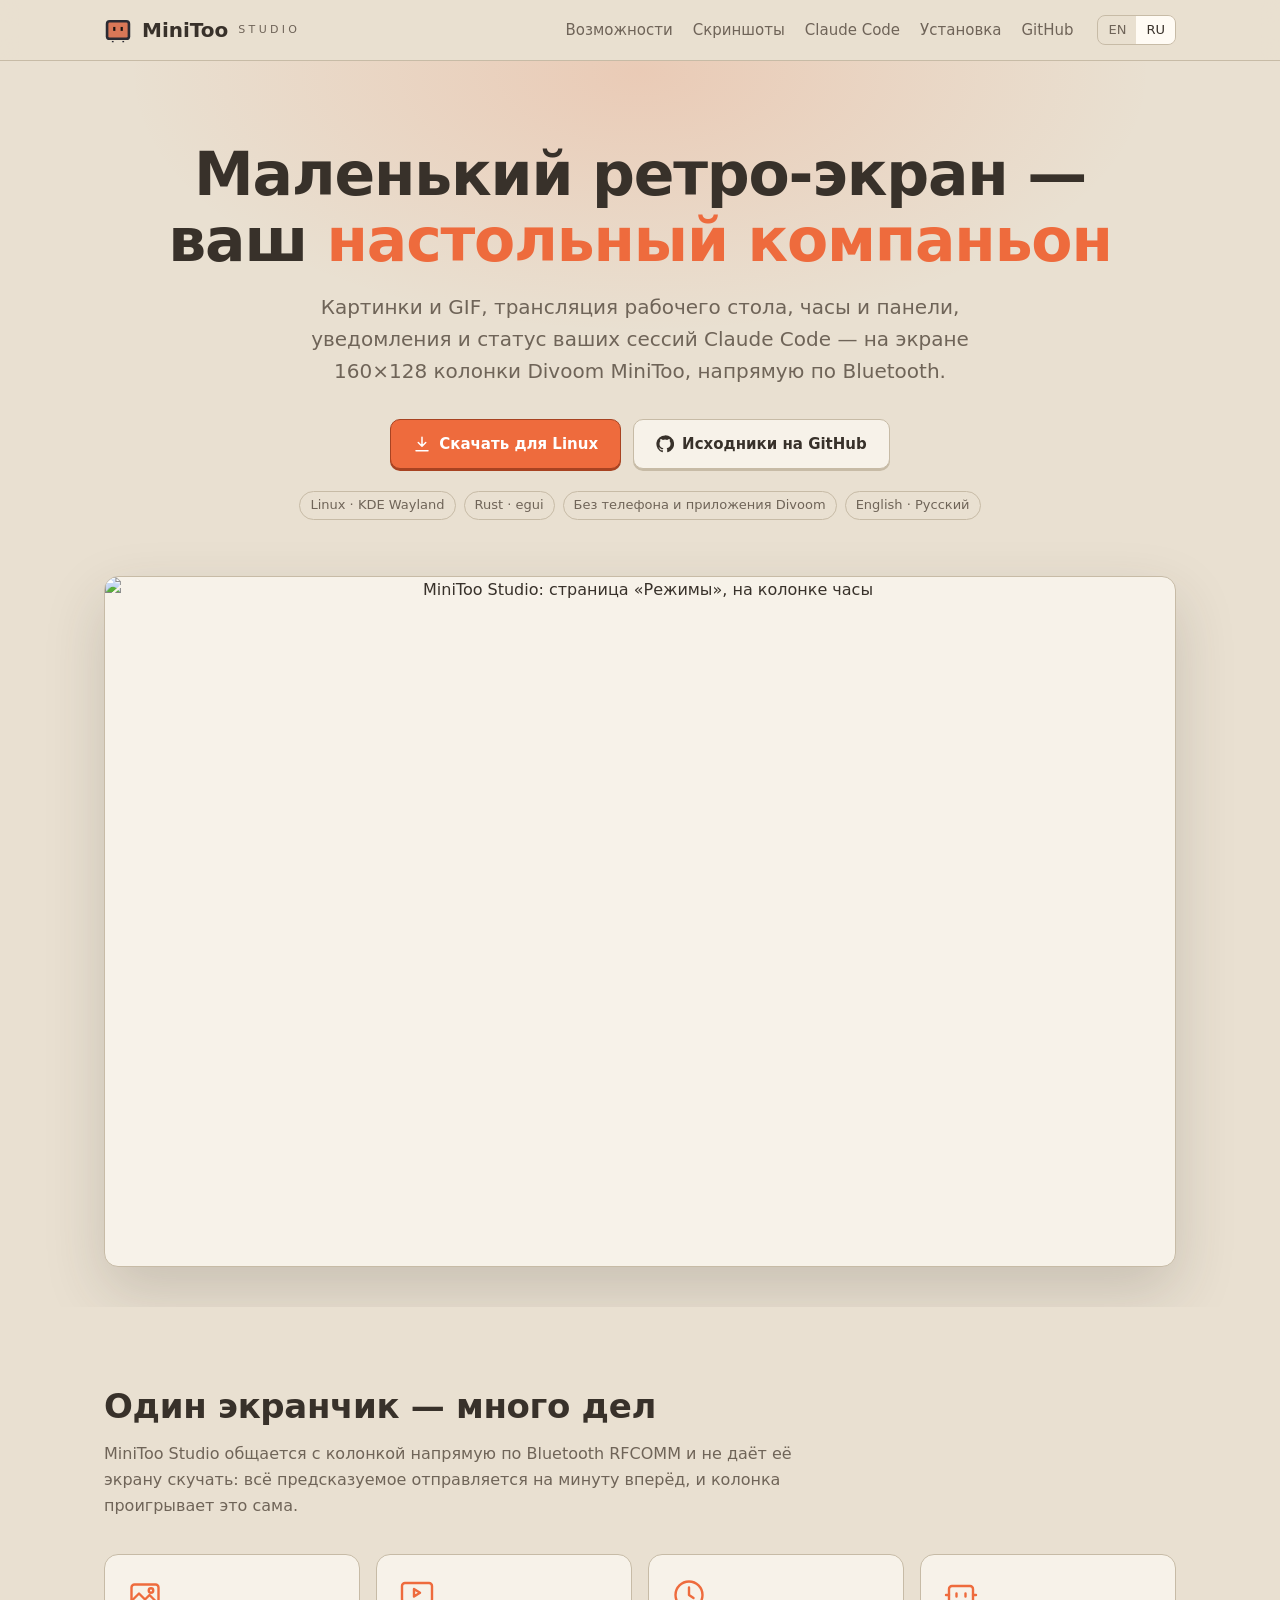
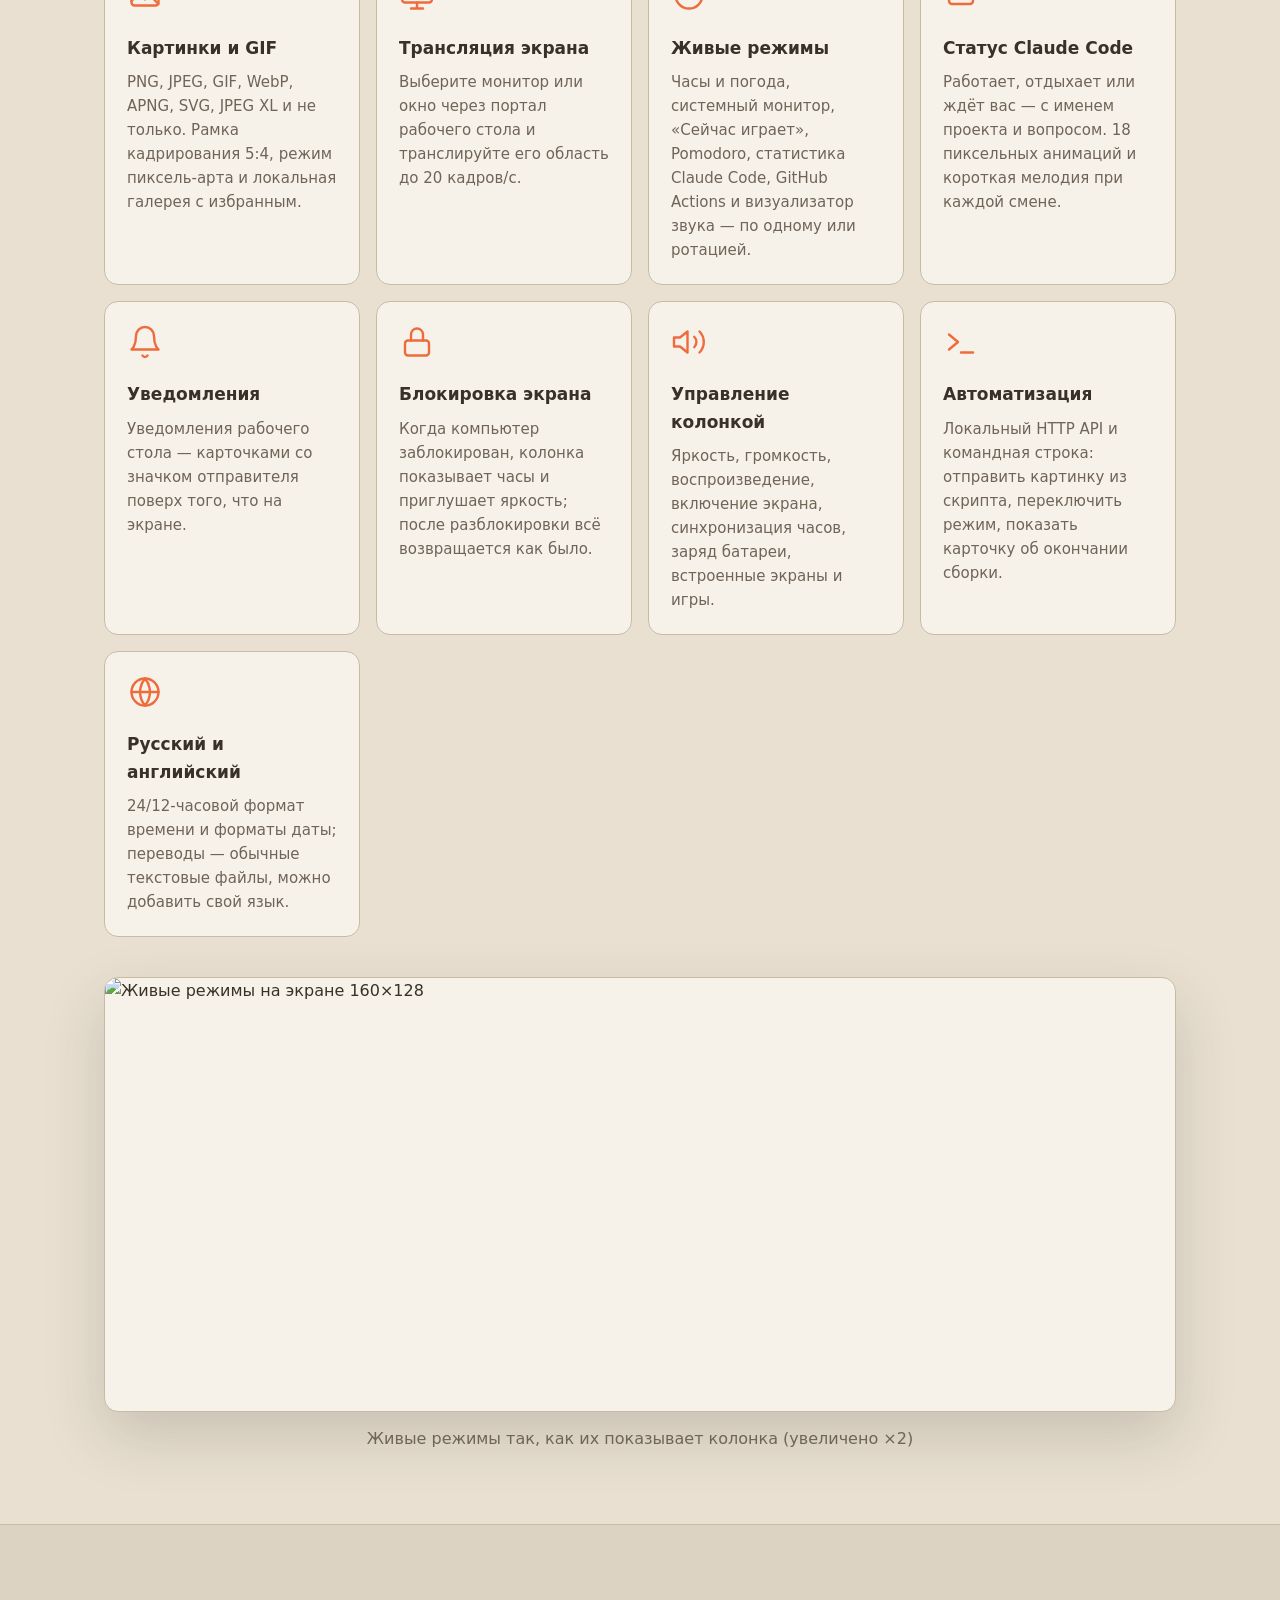
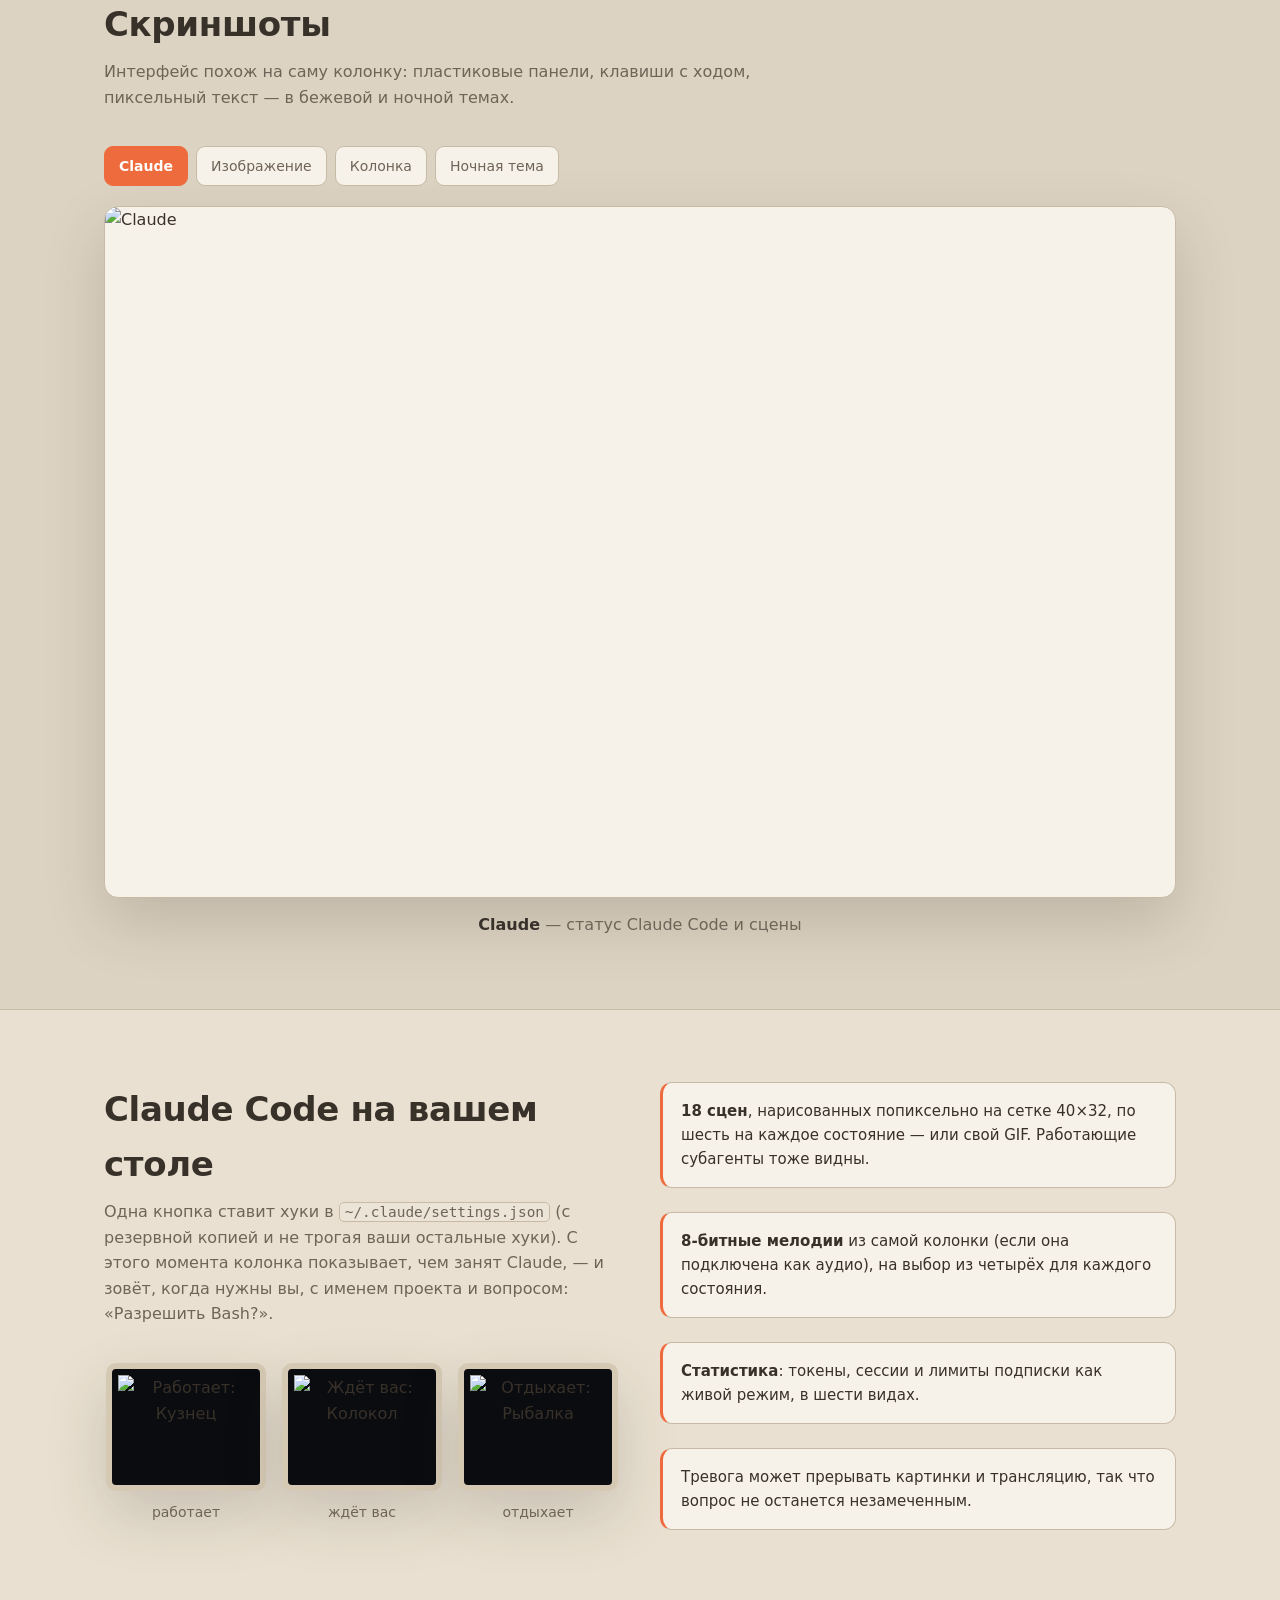
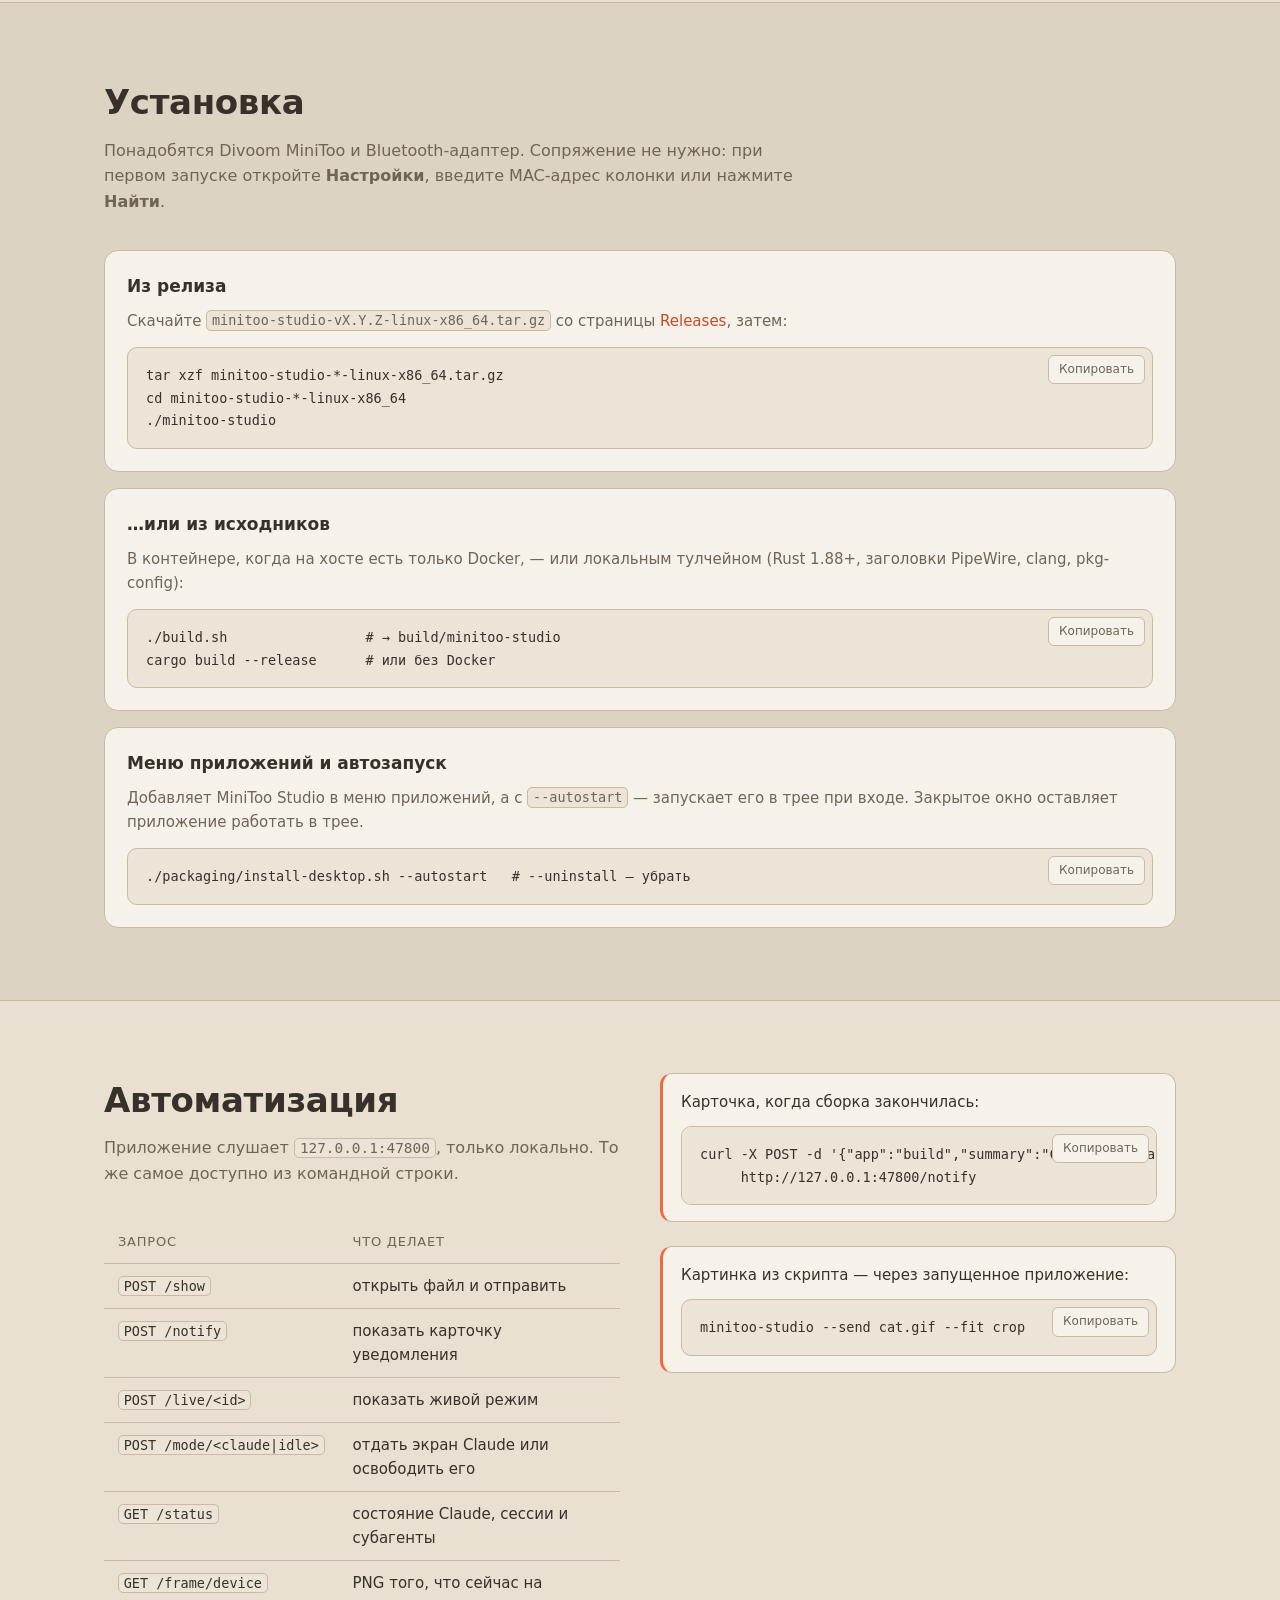
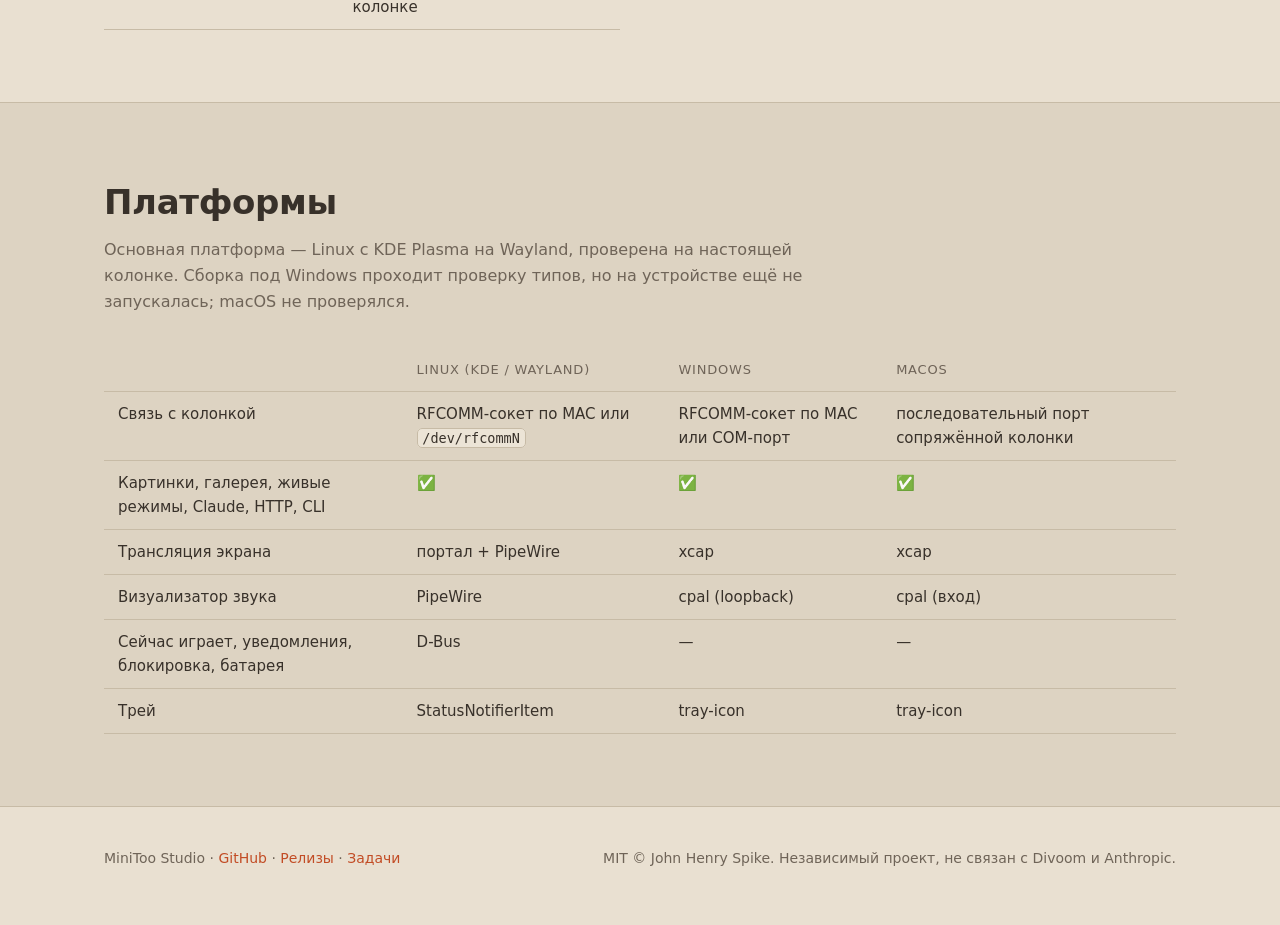
==== site/ru/index.html @ acf1a019 "Project site on GitHub Pages Co-Authored-By: Claude Opus 5.5 <noreply@anthropic.com>" ====
<!doctype html>
<html lang="ru">
<head>
<meta charset="utf-8">
<meta name="viewport" content="width=device-width, initial-scale=1">
<title>MiniToo Studio — всё на экране колонки Divoom MiniToo</title>
<meta name="description" content="Приложение для колонки Divoom MiniToo: картинки и GIF, трансляция экрана, часы и панели, уведомления и статус сессий Claude Code — напрямую по Bluetooth, без телефона.">
<meta property="og:title" content="MiniToo Studio">
<meta property="og:description" content="Всё на экране колонки Divoom MiniToo.">
<meta property="og:image" content="../images/ru/modes.png">
<link rel="alternate" hreflang="en" href="../">
<link rel="icon" href="../favicon.svg" type="image/svg+xml">
<link rel="stylesheet" href="../style.css">
</head>
<body>

<header class="top">
  <div class="wrap">
    <a class="logo" href="./"><img src="../favicon.svg" alt="">MiniToo<small>STUDIO</small></a>
    <nav class="nav">
      <a href="#features">Возможности</a>
      <a href="#screenshots">Скриншоты</a>
      <a href="#claude">Claude Code</a>
      <a href="#install">Установка</a>
      <a href="https://github.com/JohnHenrySpike/MiniToo-Studio">GitHub</a>
    </nav>
    <div class="lang"><a href="../" hreflang="en">EN</a><span>RU</span></div>
  </div>
</header>

<main>
<div class="hero">
  <div class="wrap">
    <h1>Маленький ретро-экран —<br>ваш <b>настольный компаньон</b></h1>
    <p class="lead">Картинки и GIF, трансляция рабочего стола, часы и панели, уведомления и статус ваших сессий
      Claude Code — на экране 160×128 колонки Divoom MiniToo, напрямую по Bluetooth.</p>
    <div class="actions">
      <a class="btn primary" href="https://github.com/JohnHenrySpike/MiniToo-Studio/releases/latest">
        <svg viewBox="0 0 24 24" fill="none" stroke="currentColor" stroke-width="2" stroke-linecap="round" stroke-linejoin="round"><path d="M12 3v12m0 0-5-5m5 5 5-5M4 21h16"/></svg>
        Скачать для Linux</a>
      <a class="btn" href="https://github.com/JohnHenrySpike/MiniToo-Studio">
        <svg viewBox="0 0 24 24" fill="currentColor"><path d="M12 .5a11.5 11.5 0 0 0-3.64 22.41c.58.1.79-.25.79-.56v-2c-3.2.7-3.88-1.37-3.88-1.37-.52-1.33-1.28-1.69-1.28-1.69-1.05-.71.08-.7.08-.7 1.16.08 1.77 1.19 1.77 1.19 1.03 1.77 2.7 1.26 3.36.96.1-.75.4-1.26.73-1.55-2.55-.29-5.24-1.28-5.24-5.68 0-1.26.45-2.28 1.19-3.09-.12-.29-.52-1.46.11-3.05 0 0 .97-.31 3.17 1.18a11 11 0 0 1 5.77 0c2.2-1.49 3.17-1.18 3.17-1.18.63 1.59.23 2.76.11 3.05.74.81 1.19 1.83 1.19 3.09 0 4.41-2.7 5.38-5.26 5.67.41.36.78 1.06.78 2.14v3.17c0 .31.21.67.8.56A11.5 11.5 0 0 0 12 .5Z"/></svg>
        Исходники на GitHub</a>
    </div>
    <div class="badges"><span>Linux · KDE Wayland</span><span>Rust · egui</span><span>Без телефона и приложения Divoom</span><span>English · Русский</span></div>
    <img class="shot" src="../images/ru/modes.png" width="1180" height="760" alt="MiniToo Studio: страница «Режимы», на колонке часы">
  </div>
</div>

<section id="features">
  <div class="wrap">
    <h2>Один экранчик — много дел</h2>
    <p class="sub">MiniToo Studio общается с колонкой напрямую по Bluetooth RFCOMM и не даёт её экрану скучать:
      всё предсказуемое отправляется на минуту вперёд, и колонка проигрывает это сама.</p>
    <div class="grid">
      <div class="card">
        <svg class="ic" viewBox="0 0 24 24" fill="none" stroke="currentColor" stroke-width="1.6" stroke-linecap="round" stroke-linejoin="round"><rect x="3" y="5" width="18" height="14" rx="2"/><path d="m3 16 5-5 4 4 3-3 6 6"/><circle cx="16" cy="9" r="1.5"/></svg>
        <h3>Картинки и GIF</h3>
        <p>PNG, JPEG, GIF, WebP, APNG, SVG, JPEG XL и не только. Рамка кадрирования 5:4, режим пиксель-арта и локальная галерея с избранным.</p>
      </div>
      <div class="card">
        <svg class="ic" viewBox="0 0 24 24" fill="none" stroke="currentColor" stroke-width="1.6" stroke-linecap="round" stroke-linejoin="round"><rect x="2" y="4" width="20" height="13" rx="2"/><path d="M8 21h8M12 17v4"/><path d="m10 8 4 2.5-4 2.5V8Z"/></svg>
        <h3>Трансляция экрана</h3>
        <p>Выберите монитор или окно через портал рабочего стола и транслируйте его область до 20 кадров/с.</p>
      </div>
      <div class="card">
        <svg class="ic" viewBox="0 0 24 24" fill="none" stroke="currentColor" stroke-width="1.6" stroke-linecap="round" stroke-linejoin="round"><circle cx="12" cy="12" r="9"/><path d="M12 7v5l3 2"/></svg>
        <h3>Живые режимы</h3>
        <p>Часы и погода, системный монитор, «Сейчас играет», Pomodoro, статистика Claude Code, GitHub Actions и визуализатор звука — по одному или ротацией.</p>
      </div>
      <div class="card">
        <svg class="ic" viewBox="0 0 24 24" fill="none" stroke="currentColor" stroke-width="1.6" stroke-linecap="round" stroke-linejoin="round"><rect x="4" y="6" width="16" height="12" rx="2"/><path d="M9 11v2M15 11v2M2 12h2M20 12h2"/></svg>
        <h3>Статус Claude Code</h3>
        <p>Работает, отдыхает или ждёт вас — с именем проекта и вопросом. 18 пиксельных анимаций и короткая мелодия при каждой смене.</p>
      </div>
      <div class="card">
        <svg class="ic" viewBox="0 0 24 24" fill="none" stroke="currentColor" stroke-width="1.6" stroke-linecap="round" stroke-linejoin="round"><path d="M6 8a6 6 0 0 1 12 0c0 7 3 9 3 9H3s3-2 3-9"/><path d="M10.3 21a1.94 1.94 0 0 0 3.4 0"/></svg>
        <h3>Уведомления</h3>
        <p>Уведомления рабочего стола — карточками со значком отправителя поверх того, что на экране.</p>
      </div>
      <div class="card">
        <svg class="ic" viewBox="0 0 24 24" fill="none" stroke="currentColor" stroke-width="1.6" stroke-linecap="round" stroke-linejoin="round"><rect x="4" y="11" width="16" height="10" rx="2"/><path d="M8 11V7a4 4 0 0 1 8 0v4"/></svg>
        <h3>Блокировка экрана</h3>
        <p>Когда компьютер заблокирован, колонка показывает часы и приглушает яркость; после разблокировки всё возвращается как было.</p>
      </div>
      <div class="card">
        <svg class="ic" viewBox="0 0 24 24" fill="none" stroke="currentColor" stroke-width="1.6" stroke-linecap="round" stroke-linejoin="round"><path d="M11 5 6 9H2v6h4l5 4V5Z"/><path d="M15.5 8.5a5 5 0 0 1 0 7M19 5a10 10 0 0 1 0 14"/></svg>
        <h3>Управление колонкой</h3>
        <p>Яркость, громкость, воспроизведение, включение экрана, синхронизация часов, заряд батареи, встроенные экраны и игры.</p>
      </div>
      <div class="card">
        <svg class="ic" viewBox="0 0 24 24" fill="none" stroke="currentColor" stroke-width="1.6" stroke-linecap="round" stroke-linejoin="round"><path d="m4 17 6-5-6-5M12 19h8"/></svg>
        <h3>Автоматизация</h3>
        <p>Локальный HTTP API и командная строка: отправить картинку из скрипта, переключить режим, показать карточку об окончании сборки.</p>
      </div>
      <div class="card">
        <svg class="ic" viewBox="0 0 24 24" fill="none" stroke="currentColor" stroke-width="1.6" stroke-linecap="round" stroke-linejoin="round"><circle cx="12" cy="12" r="9"/><path d="M3 12h18M12 3a14 14 0 0 1 0 18M12 3a14 14 0 0 0 0 18"/></svg>
        <h3>Русский и английский</h3>
        <p>24/12-часовой формат времени и форматы даты; переводы — обычные текстовые файлы, можно добавить свой язык.</p>
      </div>
    </div>
    <figure class="wide">
      <img class="shot" src="../images/ru/live-modes.png" width="1344" height="544" alt="Живые режимы на экране 160×128" loading="lazy">
      <figcaption>Живые режимы так, как их показывает колонка (увеличено ×2)</figcaption>
    </figure>
  </div>
</section>

<section id="screenshots" class="alt">
  <div class="wrap">
    <h2>Скриншоты</h2>
    <p class="sub">Интерфейс похож на саму колонку: пластиковые панели, клавиши с ходом, пиксельный текст — в бежевой и ночной темах.</p>
    <div class="gallery" data-base="../images/ru/">
      <div class="tabs" role="tablist">
        <button role="tab" aria-selected="true" data-shot="claude" data-caption="<b>Claude</b> — статус Claude Code и сцены">Claude</button>
        <button role="tab" aria-selected="false" data-shot="image" data-caption="<b>Изображение</b> — картинки, рамка кадрирования и галерея">Изображение</button>
        <button role="tab" aria-selected="false" data-shot="speaker" data-caption="<b>Колонка</b> — батарея, звук, блокировка, встроенные экраны">Колонка</button>
        <button role="tab" aria-selected="false" data-shot="modes-dark" data-caption="<b>Ночная тема</b> — страница «Режимы» вечером">Ночная тема</button>
      </div>
      <figure>
        <img class="shot" src="../images/ru/claude.png" width="1180" height="760" alt="Claude" loading="lazy">
        <figcaption><b>Claude</b> — статус Claude Code и сцены</figcaption>
      </figure>
    </div>
  </div>
</section>

<section id="claude">
  <div class="wrap split">
    <div>
      <h2>Claude Code на вашем столе</h2>
      <p class="sub">Одна кнопка ставит хуки в <code>~/.claude/settings.json</code> (с резервной копией и не трогая
        ваши остальные хуки). С этого момента колонка показывает, чем занят Claude, — и зовёт, когда нужны вы,
        с именем проекта и вопросом: «Разрешить Bash?».</p>
      <div class="screens">
        <figure><img class="lcd" src="../images/scenes/working-hammer.gif" width="320" height="256" alt="Работает: Кузнец" loading="lazy"><figcaption>работает</figcaption></figure>
        <figure><img class="lcd" src="../images/scenes/alerting-bell.gif" width="320" height="256" alt="Ждёт вас: Колокол" loading="lazy"><figcaption>ждёт вас</figcaption></figure>
        <figure><img class="lcd" src="../images/scenes/chilling-fishing.gif" width="320" height="256" alt="Отдыхает: Рыбалка" loading="lazy"><figcaption>отдыхает</figcaption></figure>
      </div>
    </div>
    <div>
      <div class="note">
        <p><b>18 сцен</b>, нарисованных попиксельно на сетке 40×32, по шесть на каждое состояние — или свой GIF.
          Работающие субагенты тоже видны.</p>
      </div>
      <div class="note">
        <p><b>8-битные мелодии</b> из самой колонки (если она подключена как аудио), на выбор из четырёх для каждого состояния.</p>
      </div>
      <div class="note">
        <p><b>Статистика</b>: токены, сессии и лимиты подписки как живой режим, в шести видах.</p>
      </div>
      <div class="note">
        <p>Тревога может прерывать картинки и трансляцию, так что вопрос не останется незамеченным.</p>
      </div>
    </div>
  </div>
</section>

<section id="install" class="alt">
  <div class="wrap">
    <h2>Установка</h2>
    <p class="sub">Понадобятся Divoom MiniToo и Bluetooth-адаптер. Сопряжение не нужно: при первом запуске откройте
      <b>Настройки</b>, введите MAC-адрес колонки или нажмите <b>Найти</b>.</p>
    <div class="steps">
      <div class="card">
        <h3>Из релиза</h3>
        <p>Скачайте <code>minitoo-studio-vX.Y.Z-linux-x86_64.tar.gz</code> со страницы
          <a href="https://github.com/JohnHenrySpike/MiniToo-Studio/releases/latest">Releases</a>, затем:</p>
        <div class="code"><pre>tar xzf minitoo-studio-*-linux-x86_64.tar.gz
cd minitoo-studio-*-linux-x86_64
./minitoo-studio</pre></div>
      </div>
      <div class="card">
        <h3>…или из исходников</h3>
        <p>В контейнере, когда на хосте есть только Docker, — или локальным тулчейном (Rust 1.88+, заголовки PipeWire, clang, pkg-config):</p>
        <div class="code"><pre>./build.sh                 # → build/minitoo-studio
cargo build --release      # или без Docker</pre></div>
      </div>
      <div class="card">
        <h3>Меню приложений и автозапуск</h3>
        <p>Добавляет MiniToo Studio в меню приложений, а с <code>--autostart</code> — запускает его в трее при входе.
          Закрытое окно оставляет приложение работать в трее.</p>
        <div class="code"><pre>./packaging/install-desktop.sh --autostart   # --uninstall — убрать</pre></div>
      </div>
    </div>
  </div>
</section>

<section id="api">
  <div class="wrap split">
    <div>
      <h2>Автоматизация</h2>
      <p class="sub">Приложение слушает <code>127.0.0.1:47800</code>, только локально. То же самое доступно из командной строки.</p>
      <div class="scroll">
        <table>
          <thead><tr><th>Запрос</th><th>Что делает</th></tr></thead>
          <tbody>
            <tr><td><code>POST /show</code></td><td>открыть файл и отправить</td></tr>
            <tr><td><code>POST /notify</code></td><td>показать карточку уведомления</td></tr>
            <tr><td><code>POST /live/&lt;id&gt;</code></td><td>показать живой режим</td></tr>
            <tr><td><code>POST /mode/&lt;claude|idle&gt;</code></td><td>отдать экран Claude или освободить его</td></tr>
            <tr><td><code>GET /status</code></td><td>состояние Claude, сессии и субагенты</td></tr>
            <tr><td><code>GET /frame/device</code></td><td>PNG того, что сейчас на колонке</td></tr>
          </tbody>
        </table>
      </div>
    </div>
    <div>
      <div class="note">
        <p>Карточка, когда сборка закончилась:</p>
        <div class="code"><pre>curl -X POST -d '{"app":"build","summary":"Сборка готова","body":"0 ошибок"}' \
     http://127.0.0.1:47800/notify</pre></div>
      </div>
      <div class="note">
        <p>Картинка из скрипта — через запущенное приложение:</p>
        <div class="code"><pre>minitoo-studio --send cat.gif --fit crop</pre></div>
      </div>
    </div>
  </div>
</section>

<section id="platforms" class="alt">
  <div class="wrap">
    <h2>Платформы</h2>
    <p class="sub">Основная платформа — Linux с KDE Plasma на Wayland, проверена на настоящей колонке. Сборка под Windows
      проходит проверку типов, но на устройстве ещё не запускалась; macOS не проверялся.</p>
    <div class="scroll">
      <table>
        <thead><tr><th></th><th>Linux (KDE / Wayland)</th><th>Windows</th><th>macOS</th></tr></thead>
        <tbody>
          <tr><td>Связь с колонкой</td><td>RFCOMM-сокет по MAC или <code>/dev/rfcommN</code></td><td>RFCOMM-сокет по MAC или COM-порт</td><td>последовательный порт сопряжённой колонки</td></tr>
          <tr><td>Картинки, галерея, живые режимы, Claude, HTTP, CLI</td><td>✅</td><td>✅</td><td>✅</td></tr>
          <tr><td>Трансляция экрана</td><td>портал + PipeWire</td><td>xcap</td><td>xcap</td></tr>
          <tr><td>Визуализатор звука</td><td>PipeWire</td><td>cpal (loopback)</td><td>cpal (вход)</td></tr>
          <tr><td>Сейчас играет, уведомления, блокировка, батарея</td><td>D-Bus</td><td>—</td><td>—</td></tr>
          <tr><td>Трей</td><td>StatusNotifierItem</td><td>tray-icon</td><td>tray-icon</td></tr>
        </tbody>
      </table>
    </div>
  </div>
</section>
</main>

<footer>
  <div class="wrap">
    <div>MiniToo Studio · <a href="https://github.com/JohnHenrySpike/MiniToo-Studio">GitHub</a> ·
      <a href="https://github.com/JohnHenrySpike/MiniToo-Studio/releases">Релизы</a> ·
      <a href="https://github.com/JohnHenrySpike/MiniToo-Studio/issues">Задачи</a></div>
    <div>MIT © John Henry Spike. Независимый проект, не связан с Divoom и Anthropic.</div>
  </div>
</footer>

<script src="../script.js"></script>
</body>
</html>
---- site/style.css ----
/* The palette follows src/ui/theme.rs: beige plastic by day, warm graphite at night, orange accent. */
:root {
  --bg: #e9e0d1;
  --bg-2: #ddd3c2;
  --card: #f7f2e9;
  --card-hi: #fffbf4;
  --border: #c7bba6;
  --text: #38312a;
  --dim: #6f6458;
  --accent: #ee6b3d;
  --link: #c24c25;
  --on-accent: #ffffff;
  --well: #ece4d6;
  --bezel: #d5c9b4;
  --screen: #0b0c0f;
  --glow: rgba(238, 107, 61, 0.18);
  --shadow: 0 24px 60px rgba(56, 49, 42, 0.18);
  color-scheme: light;
}

@media (prefers-color-scheme: dark) {
  :root:not([data-theme="light"]) {
    --bg: #1b1916;
    --bg-2: #211e1b;
    --card: #2a2622;
    --card-hi: #36312b;
    --border: #3e3832;
    --text: #ece4d6;
    --dim: #a1968a;
    --accent: #ee6b3d;
    --link: #ff8b5e;
    --on-accent: #ffffff;
    --well: #211e1b;
    --bezel: #3b3631;
    --screen: #0b0c0f;
    --glow: rgba(238, 107, 61, 0.14);
    --shadow: 0 24px 60px rgba(0, 0, 0, 0.5);
    color-scheme: dark;
  }
}

* { box-sizing: border-box; }

html { scroll-behavior: smooth; }

body {
  margin: 0;
  background: var(--bg);
  color: var(--text);
  font: 16px/1.6 system-ui, -apple-system, "Segoe UI", "Noto Sans", Ubuntu, Cantarell, sans-serif;
  -webkit-font-smoothing: antialiased;
}

a { color: var(--link); text-decoration: none; }
a:hover { text-decoration: underline; }

code, pre { font-family: ui-monospace, "JetBrains Mono", "Fira Code", "DejaVu Sans Mono", monospace; }
code { font-size: 0.9em; padding: 0.1em 0.35em; border-radius: 5px; background: var(--well); border: 1px solid var(--border); }

.wrap { max-width: 1120px; margin: 0 auto; padding: 0 24px; }

/* Header */
.top {
  position: sticky; top: 0; z-index: 10;
  background: color-mix(in srgb, var(--bg) 85%, transparent);
  backdrop-filter: blur(12px);
  border-bottom: 1px solid var(--border);
}
.top .wrap { display: flex; align-items: center; gap: 24px; height: 60px; }
.logo { display: flex; align-items: center; gap: 10px; color: var(--text); font-size: 20px; font-weight: 600; white-space: nowrap; }
.logo img { width: 28px; height: 28px; }
.logo small { font-size: 11px; font-weight: 400; letter-spacing: 0.3em; color: var(--dim); }
.logo:hover { text-decoration: none; }
.nav { display: flex; gap: 20px; margin-left: auto; }
.nav a { color: var(--dim); font-size: 15px; }
.nav a:hover { color: var(--text); text-decoration: none; }
.lang { display: flex; border: 1px solid var(--border); border-radius: 8px; overflow: hidden; font-size: 13px; }
.lang a, .lang span { padding: 4px 10px; color: var(--dim); }
.lang span { background: var(--card-hi); color: var(--text); }
.lang a:hover { color: var(--text); text-decoration: none; }

/* Hero */
.hero { position: relative; padding: 80px 0 40px; text-align: center; overflow: hidden; }
.hero::before {
  content: ""; position: absolute; inset: -20% 10% auto; height: 520px; z-index: -1;
  background: radial-gradient(closest-side, var(--glow), transparent);
}
.hero h1 { margin: 0; font-size: clamp(36px, 6vw, 60px); font-weight: 600; line-height: 1.1; letter-spacing: -0.02em; }
.hero h1 b { color: var(--accent); font-weight: 600; }
.hero .lead { max-width: 700px; margin: 18px auto 0; font-size: clamp(17px, 2.2vw, 20px); color: var(--dim); }
.actions { display: flex; flex-wrap: wrap; gap: 12px; justify-content: center; margin-top: 32px; }
.btn {
  display: inline-flex; align-items: center; gap: 8px; padding: 12px 22px; border-radius: 10px;
  font-weight: 600; font-size: 15px; border: 1px solid var(--border); color: var(--text); background: var(--card);
  box-shadow: 0 2px 0 var(--border);
  transition: border-color .15s, background .15s, transform .15s, box-shadow .15s;
}
.btn:hover { text-decoration: none; border-color: var(--accent); transform: translateY(-1px); }
.btn:active { transform: translateY(1px); box-shadow: 0 0 0 var(--border); }
.btn.primary { background: var(--accent); border-color: #a84322; color: var(--on-accent); box-shadow: 0 2px 0 #a84322; }
.btn svg { width: 18px; height: 18px; }
.badges { display: flex; flex-wrap: wrap; gap: 8px; justify-content: center; margin-top: 22px; color: var(--dim); font-size: 13px; }
.badges span { padding: 3px 10px; border: 1px solid var(--border); border-radius: 999px; }
.shot {
  display: block; width: 100%; height: auto; border-radius: 14px; border: 1px solid var(--border);
  box-shadow: var(--shadow); background: var(--card);
}
.hero .shot { margin-top: 56px; }

/* The speaker's screen: a dark LCD in a plastic bezel, pixels kept sharp. */
.screens { display: flex; flex-wrap: wrap; gap: 20px; justify-content: center; }
.screens figure { margin: 0; text-align: center; }
.screens figcaption { margin-top: 10px; color: var(--dim); font-size: 14px; }
.lcd {
  display: block; width: 240px; max-width: 100%; height: auto; aspect-ratio: 5 / 4;
  padding: 10px; border-radius: 14px; background: var(--screen);
  border: 8px solid var(--bezel); box-shadow: var(--shadow);
  image-rendering: pixelated;
}
.wide { margin: 40px 0 0; }
.wide img { image-rendering: pixelated; }
.wide figcaption { margin-top: 14px; text-align: center; color: var(--dim); }

/* Sections */
section { padding: 72px 0; scroll-margin-top: 60px; }
section + section { border-top: 1px solid var(--border); }
section.alt { background: var(--bg-2); }
h2 { margin: 0 0 8px; font-size: clamp(26px, 4vw, 34px); font-weight: 600; letter-spacing: -0.01em; }
.sub { margin: 0 0 36px; color: var(--dim); max-width: 720px; }
h3 { margin: 0 0 8px; font-size: 17px; font-weight: 600; }

.grid { display: grid; gap: 16px; grid-template-columns: repeat(auto-fill, minmax(250px, 1fr)); }
.card { padding: 22px; background: var(--card); border: 1px solid var(--border); border-radius: 14px; }
.card p { margin: 0; color: var(--dim); font-size: 15px; }
.card .ic { width: 36px; height: 36px; margin-bottom: 14px; color: var(--accent); }

/* Gallery */
.tabs { display: flex; flex-wrap: wrap; gap: 8px; margin-bottom: 20px; }
.tabs button {
  padding: 8px 14px; border-radius: 9px; border: 1px solid var(--border); background: var(--card);
  color: var(--dim); font: inherit; font-size: 14px; cursor: pointer;
}
.tabs button:hover { color: var(--text); }
.tabs button[aria-selected="true"] { background: var(--accent); border-color: var(--accent); color: var(--on-accent); font-weight: 600; }
.gallery figure { margin: 0; }
.gallery figcaption { margin-top: 14px; text-align: center; color: var(--dim); }
.gallery figcaption b { color: var(--text); }

/* Split sections, tables, notes */
.split { display: grid; gap: 40px; grid-template-columns: 1fr 1fr; align-items: start; }
table { width: 100%; border-collapse: collapse; font-size: 15px; }
th, td { padding: 10px 14px; text-align: left; border-bottom: 1px solid var(--border); vertical-align: top; }
th { color: var(--dim); font-weight: 500; font-size: 13px; text-transform: uppercase; letter-spacing: 0.06em; }
td code { white-space: nowrap; }
.scroll { overflow-x: auto; }
.note {
  margin-top: 24px; padding: 16px 18px; border-radius: 12px; font-size: 15px;
  background: var(--card); border: 1px solid var(--border); border-left: 3px solid var(--accent);
}
.note:first-child { margin-top: 0; }
.note p { margin: 0 0 10px; }
.note p:last-child { margin-bottom: 0; }
.split .screens { display: grid; grid-template-columns: repeat(3, minmax(0, 160px)); gap: 16px; margin-top: 8px; }
.split .lcd { width: 100%; padding: 6px; border-width: 6px; border-radius: 10px; }

/* Code */
.code { position: relative; margin: 12px 0 0; }
.code pre {
  margin: 0; padding: 16px 18px; padding-right: 64px; overflow-x: auto; border-radius: 10px;
  background: var(--well); border: 1px solid var(--border); font-size: 13.5px; line-height: 1.7;
}
.code button {
  position: absolute; top: 8px; right: 8px; padding: 4px 10px; border-radius: 6px;
  border: 1px solid var(--border); background: var(--card); color: var(--dim); font: inherit; font-size: 12px; cursor: pointer;
}
.code button:hover { color: var(--text); border-color: var(--accent); }
.steps { display: grid; gap: 16px; }
.steps .card, .split > div { min-width: 0; }
.steps .card p + .code { margin-top: 14px; }
.steps .card p { margin-bottom: 0; }

/* Footer */
footer { padding: 40px 0 56px; border-top: 1px solid var(--border); color: var(--dim); font-size: 14px; }
footer .wrap { display: flex; flex-wrap: wrap; gap: 12px 32px; justify-content: space-between; }

@media (max-width: 860px) {
  .nav { display: none; }
  .lang { margin-left: auto; }
  .split { grid-template-columns: 1fr; }
  section { padding: 56px 0; }
  .hero { padding-top: 56px; }
}

@media (max-width: 480px) {
  .wrap { padding: 0 16px; }
  .logo small { display: none; }
  .split .screens { gap: 10px; }
  .split .lcd { padding: 4px; border-width: 4px; }
}
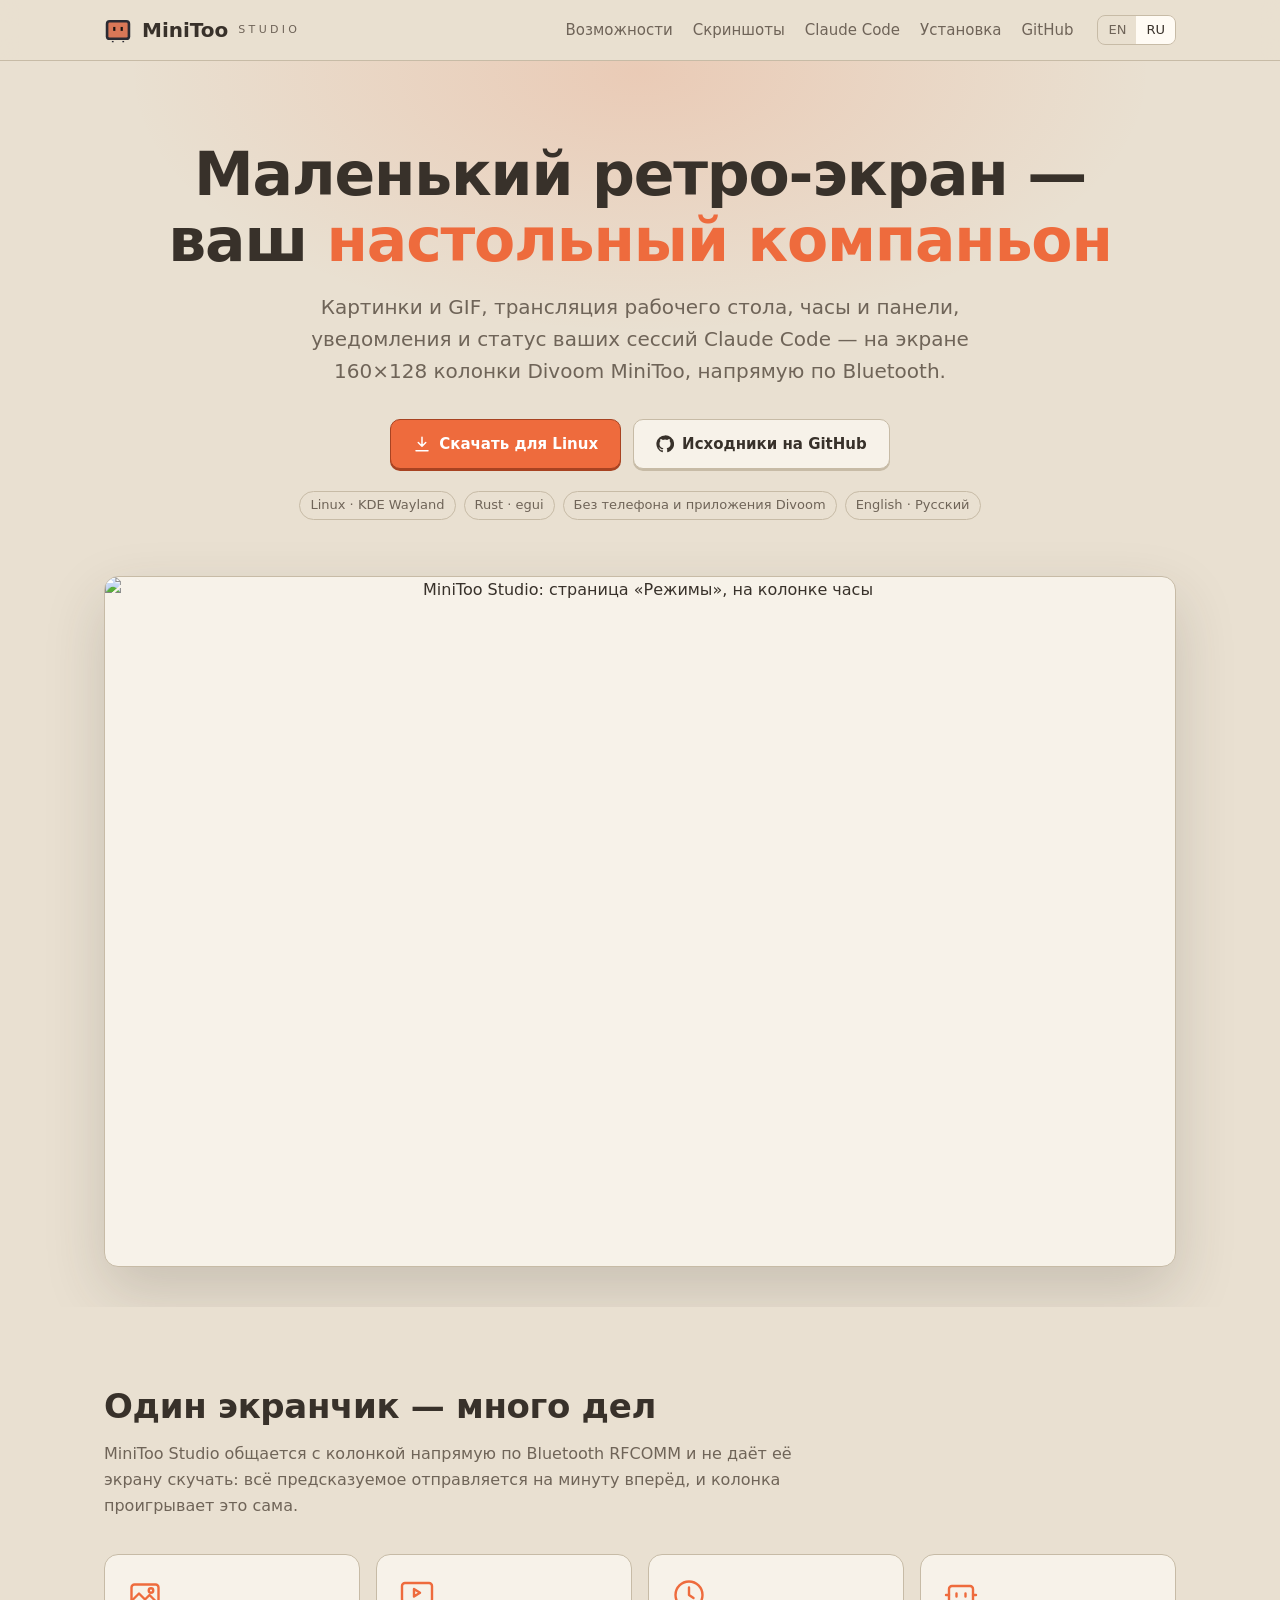
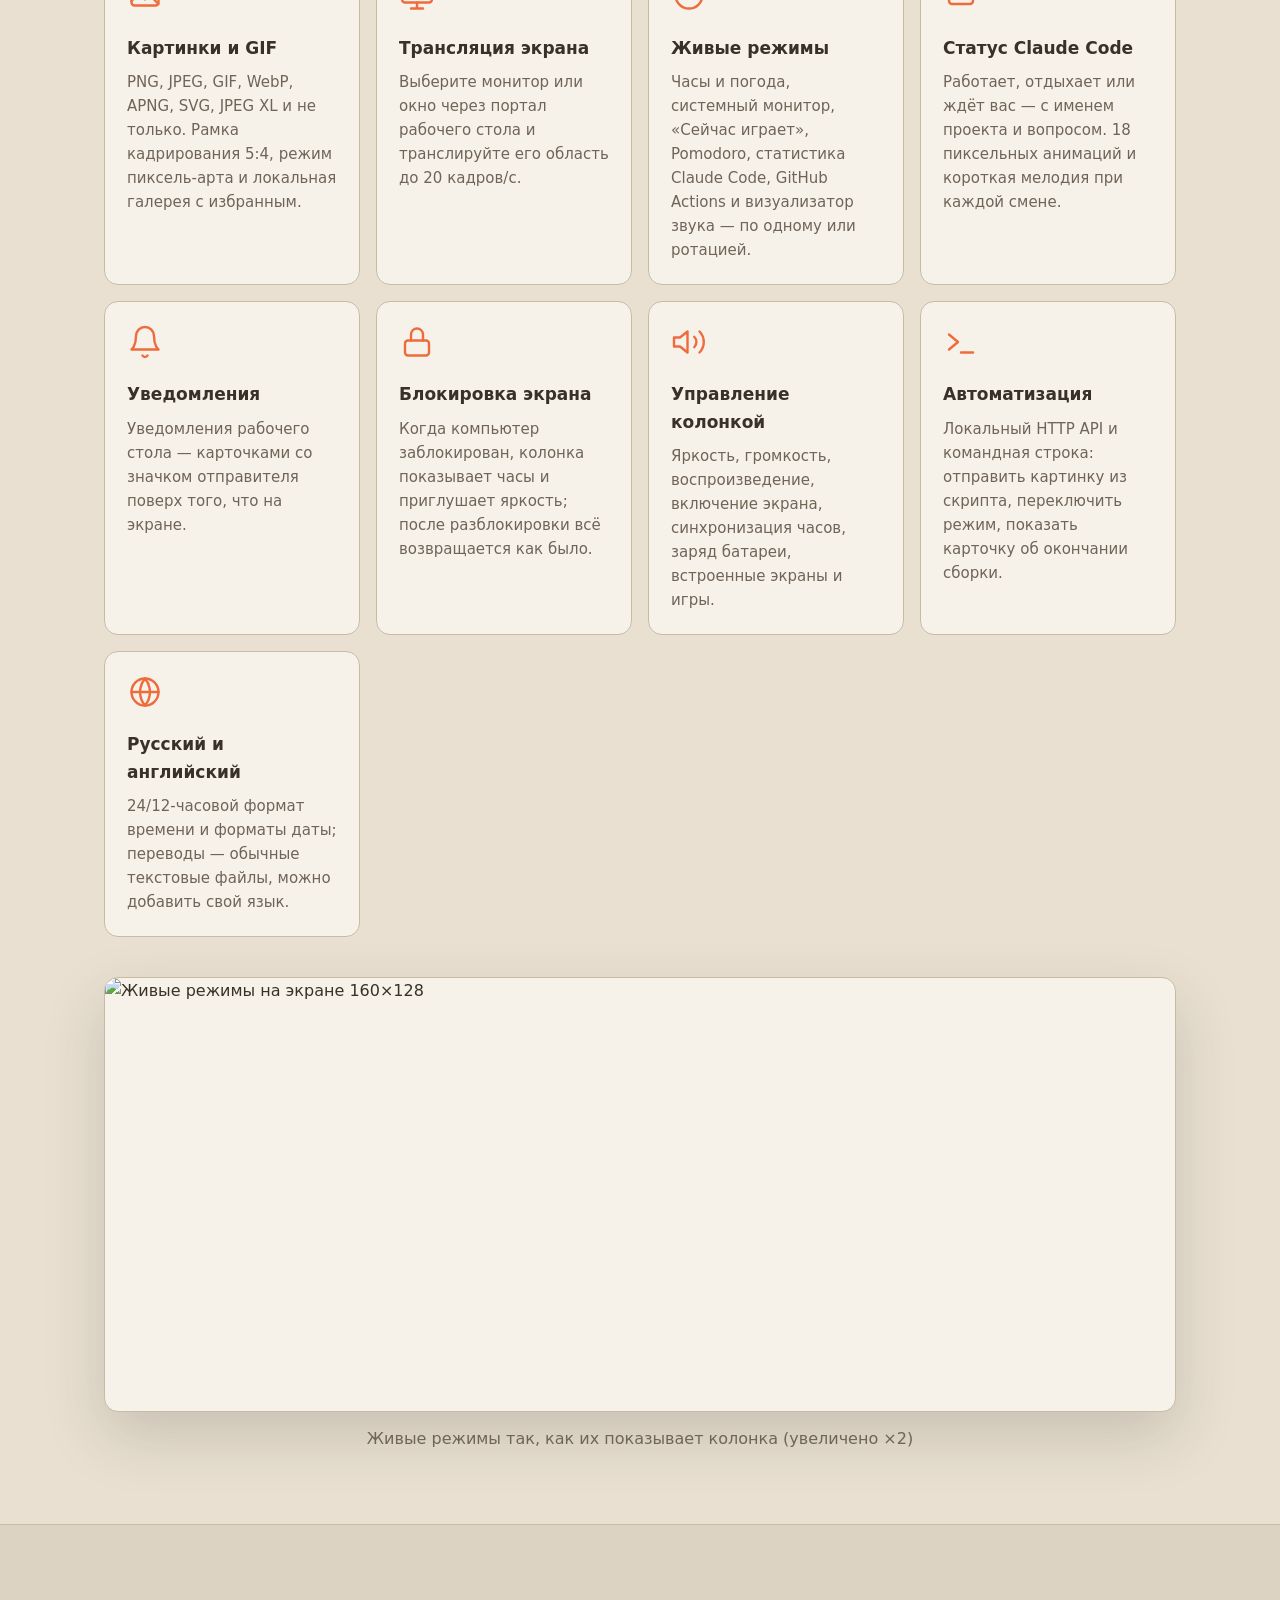
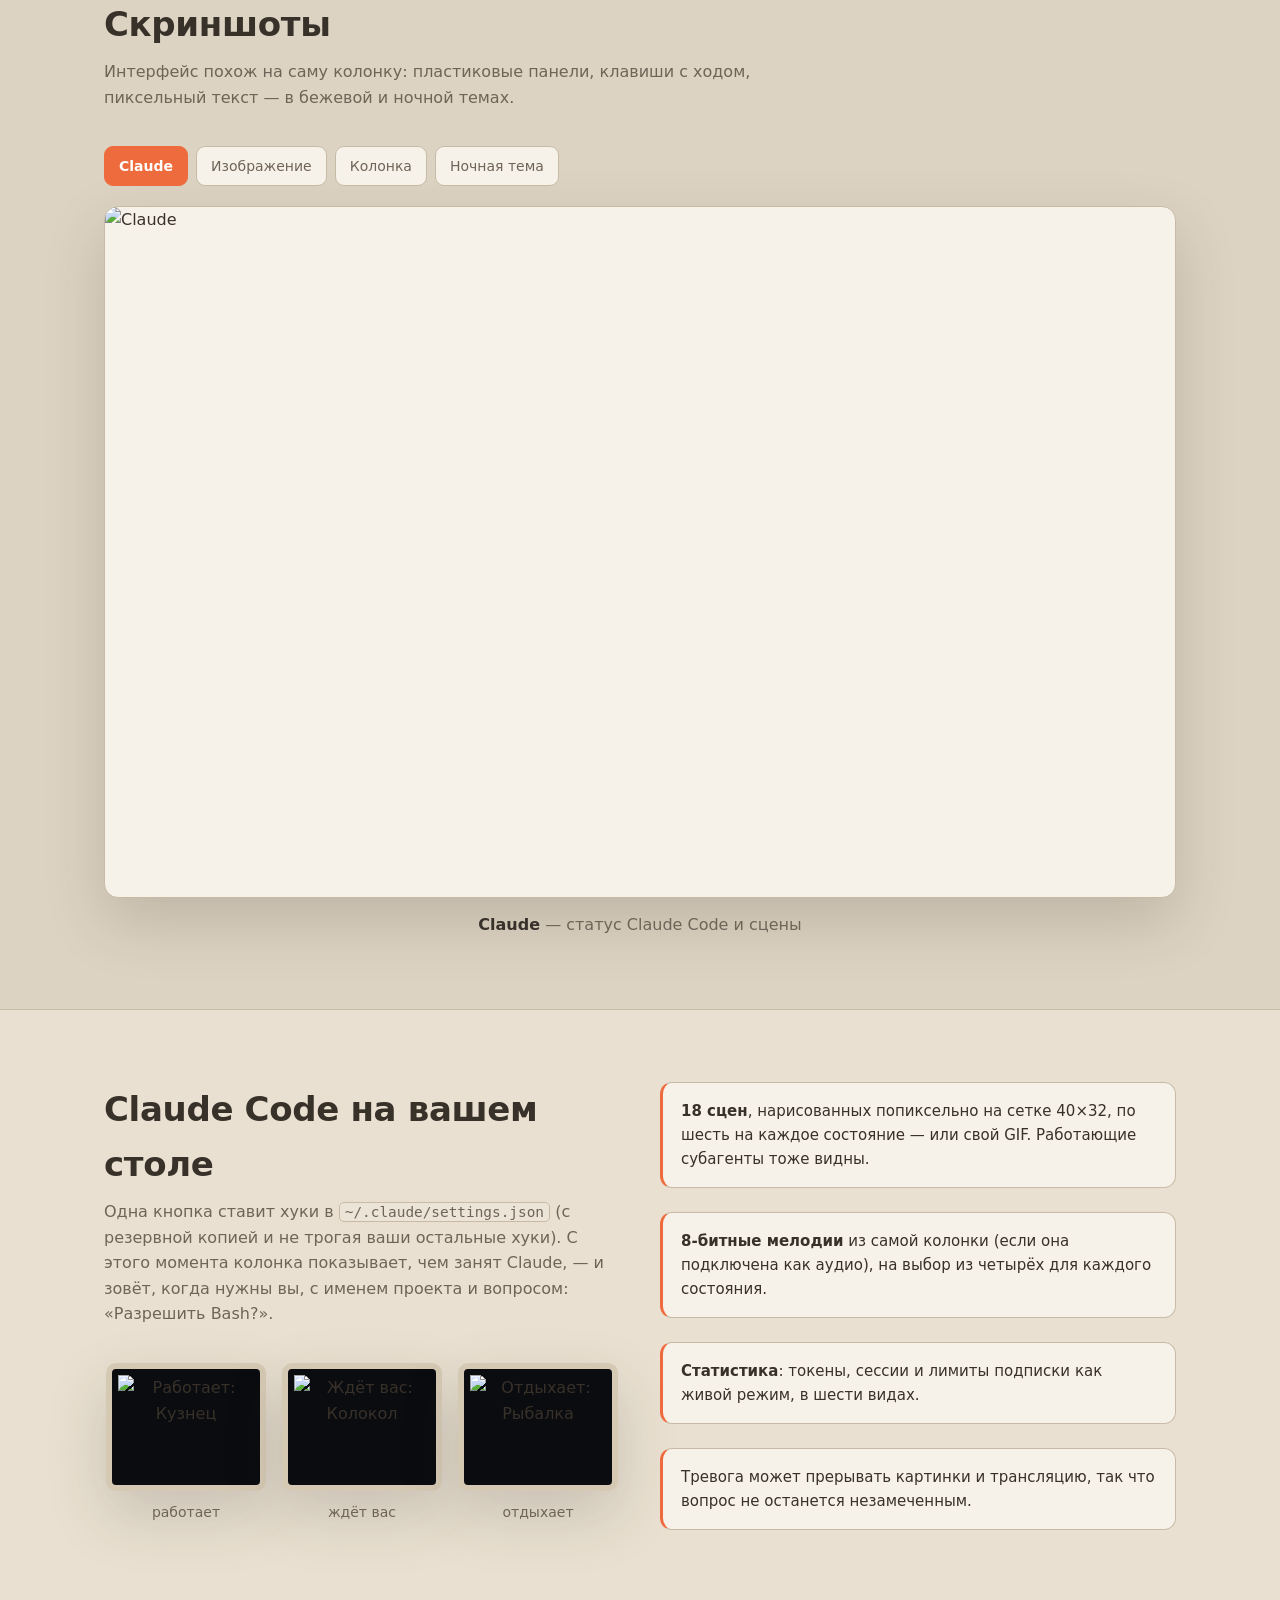
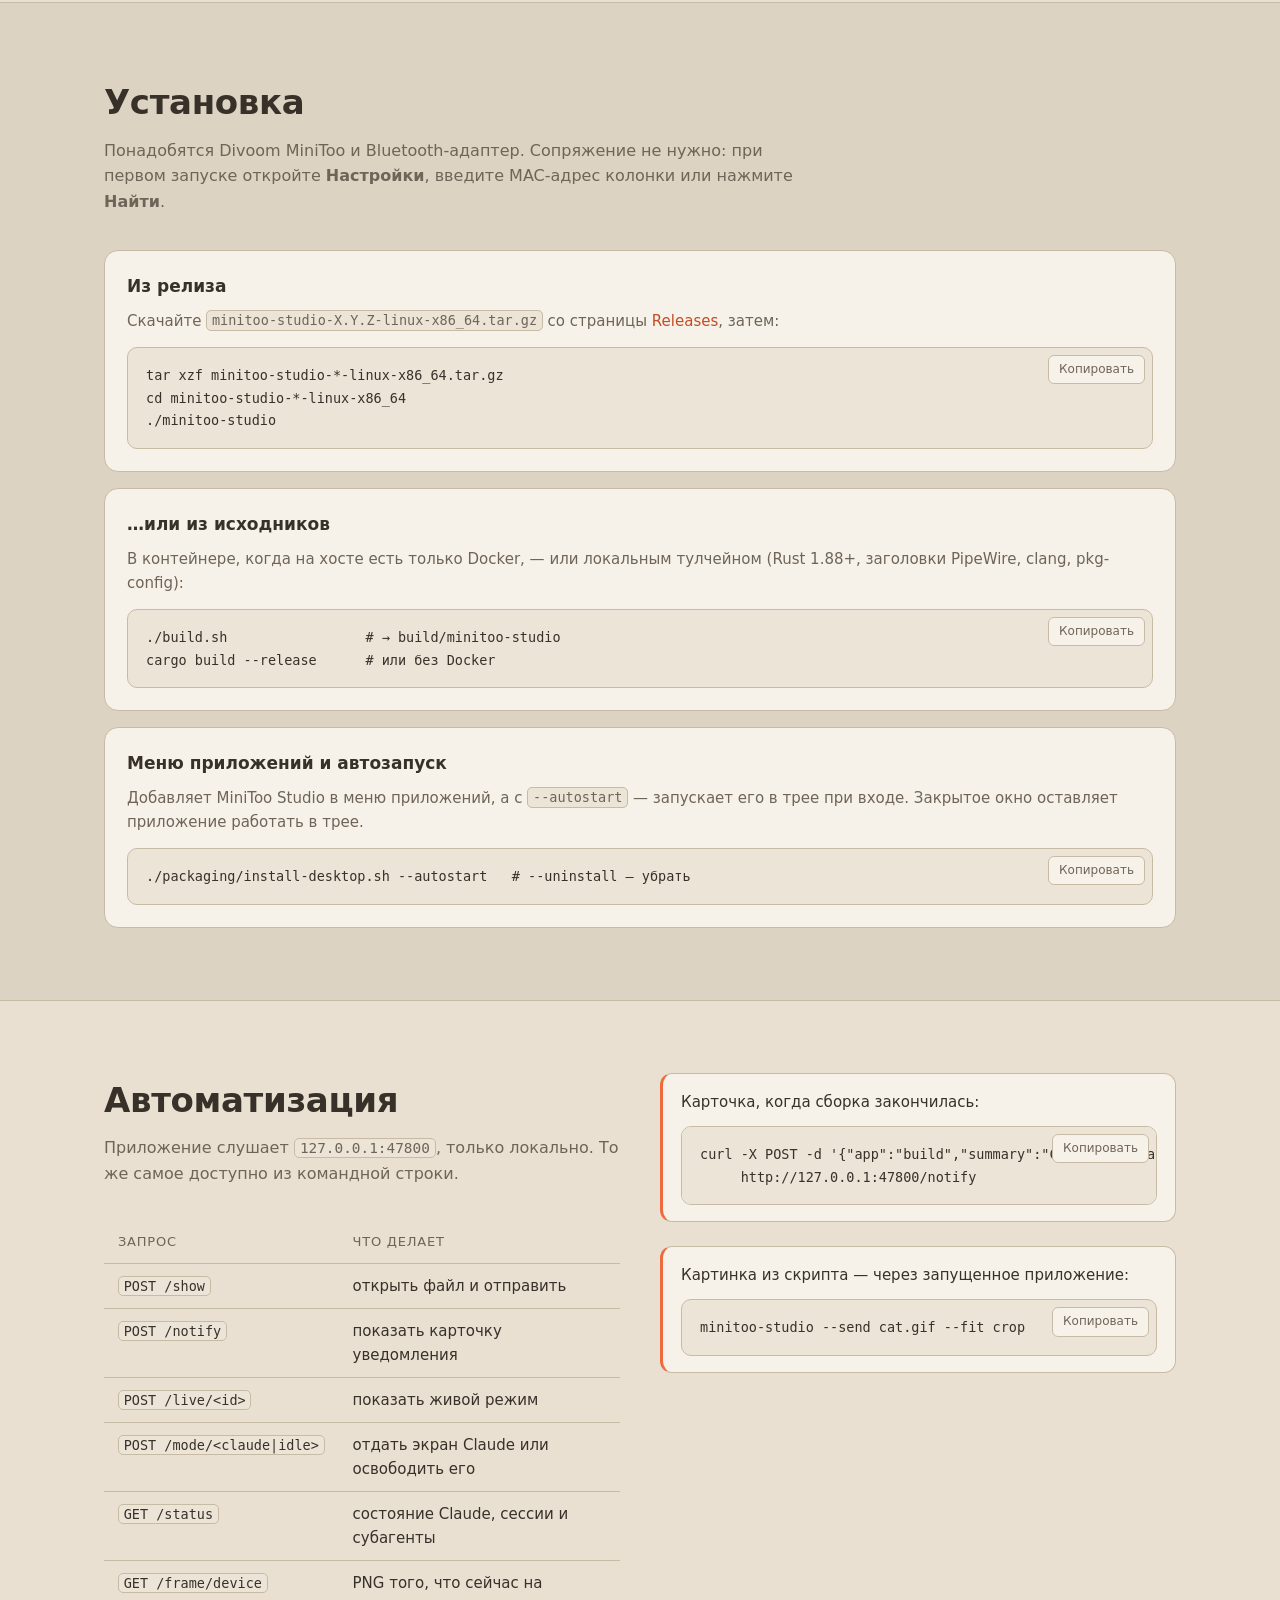
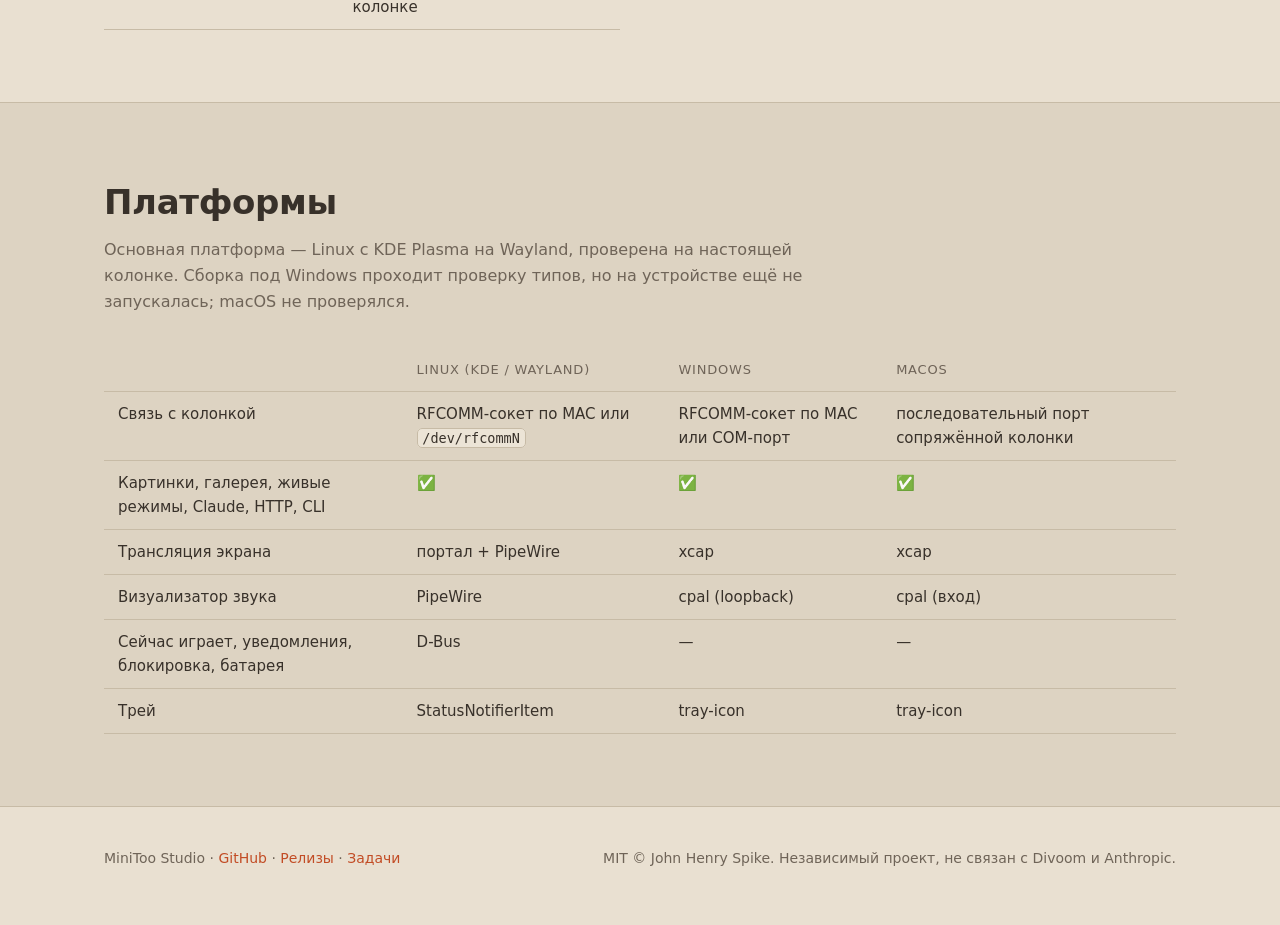
==== commit 8856532a: "Docs: the release archive name has no «v» The tag is 1.0.1, like 1.0.0, so release.yml packs minitoo" ====
--- a/site/ru/index.html
+++ b/site/ru/index.html
@@ -164,7 +164,7 @@
     <div class="steps">
       <div class="card">
         <h3>Из релиза</h3>
-        <p>Скачайте <code>minitoo-studio-vX.Y.Z-linux-x86_64.tar.gz</code> со страницы
+        <p>Скачайте <code>minitoo-studio-X.Y.Z-linux-x86_64.tar.gz</code> со страницы
           <a href="https://github.com/JohnHenrySpike/MiniToo-Studio/releases/latest">Releases</a>, затем:</p>
         <div class="code"><pre>tar xzf minitoo-studio-*-linux-x86_64.tar.gz
 cd minitoo-studio-*-linux-x86_64
